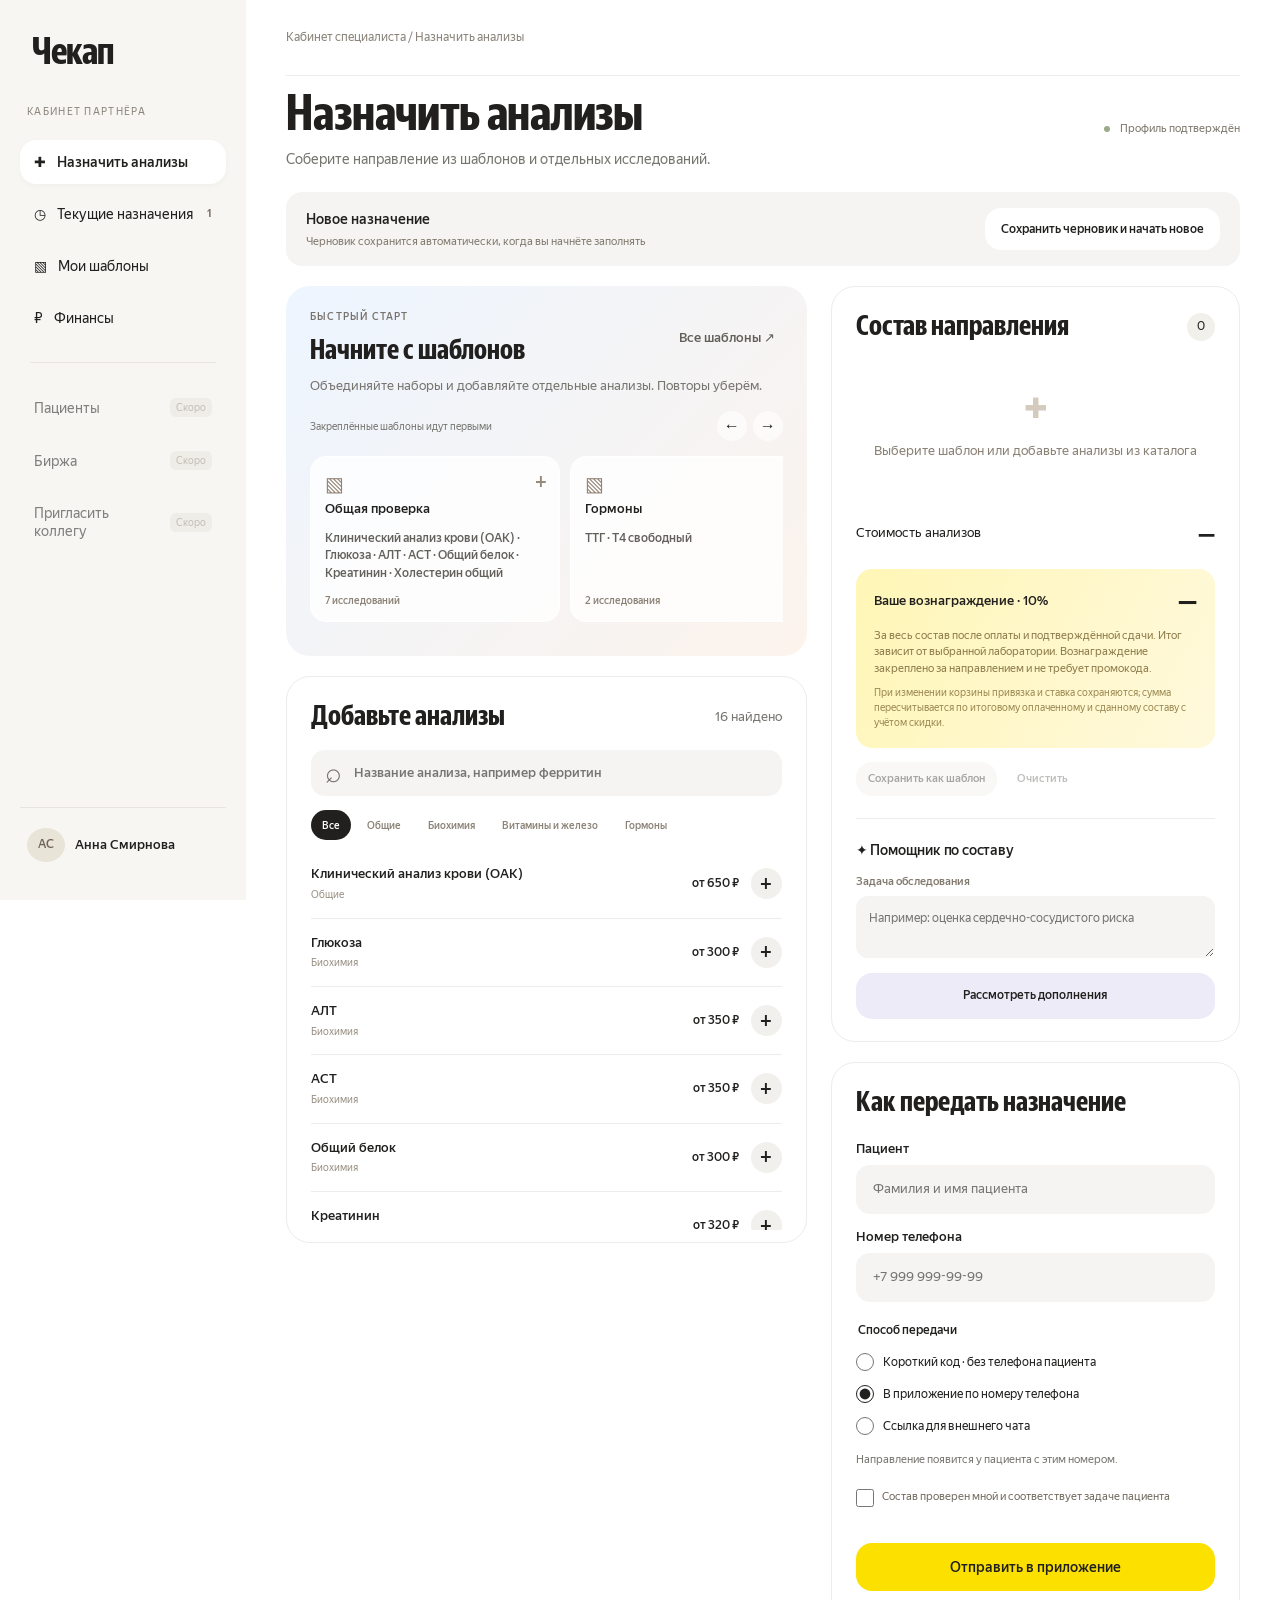
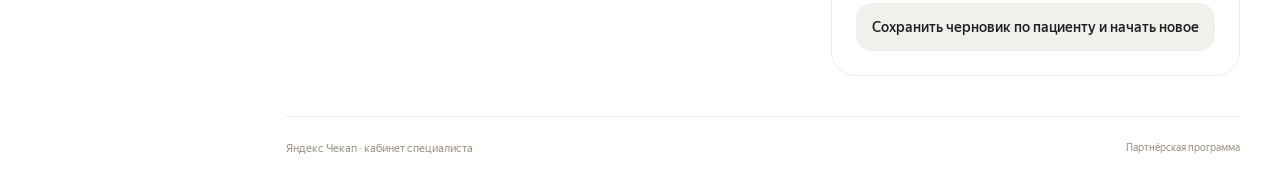
==== specialist/index.html @ 6cd4de56 "Add specialist cabinet alongside original recommendation prototype" ====
<!doctype html><html lang="ru"><head><meta charset="UTF-8"><meta name="viewport" content="width=device-width,initial-scale=1"><title>Яндекс Чекап — кабинет специалиста</title><meta name="description" content="Шаблоны назначений, направления пациентам и финансы специалиста."><style>:root{--bg:#f5f4f2;--ink:#21201f;--muted:#777572;--line:#e7e5e2;--green:#21201f;--lime:#fce000}*{box-sizing:border-box}body{margin:0;background:var(--bg);color:var(--ink);font:15px/1.6 -apple-system,BlinkMacSystemFont,'Segoe UI',sans-serif}button,input,select{font:inherit}button,a,input,select{outline-offset:4px}button{cursor:pointer;border:1px solid var(--line);background:white;color:var(--ink);border-radius:8px;padding:10px 16px}button:hover{border-color:var(--green);background:#f5f4f2}button:disabled{opacity:.45;cursor:default}a{color:var(--green)}aside{position:fixed;width:240px;inset:0 auto 0 0;background:#fff;border-right:1px solid var(--line);padding:32px 22px;display:flex;flex-direction:column}.brand{display:flex;align-items:center;gap:9px;text-decoration:none;font-size:32px;font-weight:700;letter-spacing:-1px;color:var(--green)}.brand>span{color:var(--ink)}.dot{color:#f46e42}.workspace{font-size:10px;letter-spacing:1.3px;color:var(--muted);margin:45px 7px 25px}.workspace strong{font-size:13px;letter-spacing:0;color:var(--ink)}nav{display:grid;gap:7px}nav button{text-align:left;border:none;background:none;padding:13px 10px;font-size:13px}nav button.active{background:#fce000;color:var(--green);font-weight:650}nav i{font-size:8px;margin-left:3px;font-style:normal}.sidefoot{margin-top:auto;font-size:11px;color:var(--muted)}.sidefoot small{display:block;margin:10px 0 0 12px}.live{display:inline-block;width:6px;height:6px;background:#fce000;border-radius:50%;margin-right:5px}main{margin-left:240px;max-width:1600px;padding:0 48px}header{height:87px;border-bottom:1px solid var(--line);display:flex;align-items:center;justify-content:space-between;font-size:12px;color:var(--muted)}.badge{font-size:10px;letter-spacing:.7px;border:1px solid var(--line);padding:7px 11px;border-radius:5px;background:#fff}.badge b{margin-left:14px;color:var(--green)}.page{display:none;padding:48px 0}.page.active{display:block}.eyebrow{font-size:10px;letter-spacing:2px;font-weight:700;color:var(--green);margin-bottom:20px}h1{font-size:clamp(36px,4.2vw,65px);line-height:1.12;font-weight:550;letter-spacing:-2.6px;margin:15px 0 24px}h1 em{font-family:Georgia,serif;font-weight:400;color:var(--green)}h2{font-size:24px;line-height:1.25;letter-spacing:-.6px;font-weight:550}h3{font-size:18px;line-height:1.35;font-weight:600}p{margin:12px 0}.lead{max-width:650px;font-size:17px;color:var(--muted);line-height:1.7}.hero{display:grid;grid-template-columns:1.1fr 1fr;gap:35px;align-items:center}.actions{display:flex;gap:12px;flex-wrap:wrap;margin:30px 0}.primary{background:var(--green);border-color:var(--green);color:white}.primary:hover{background:#e8cf00;color:white}.heroart{height:390px;background:#f5f4f2;border-radius:12px;position:relative;overflow:hidden}.art-label{position:absolute;top:20px;left:23px;font-size:9px;letter-spacing:2px;color:#777572}.orbit{width:310px;height:310px;border:1px solid #d8d2dc;border-radius:50%;position:absolute;left:80px;top:50px}.o2{left:-40px;top:120px}.flowcard{position:absolute;background:#fff;border:1px solid #e7e5e2;border-radius:9px;padding:17px 20px;width:238px;box-shadow:0 12px 25px #21201f0c}.flowcard span{display:block;font-size:9px;letter-spacing:1px;color:var(--muted)}.flowcard strong{display:block;font-size:17px;margin:7px 0}.flowcard small{font-size:11px;color:var(--muted)}.f1{left:24px;top:65px;transform:rotate(-4deg)}.f2{right:20px;top:167px;transform:rotate(3deg)}.f3{left:40px;top:260px;background:var(--green);color:white;width:215px}.f3 span,.f3 small{color:#777572}.f3 strong{font-size:27px}.art-note{position:absolute;bottom:7px;right:12px;font-size:8px;color:#777572}.thesis{margin:45px 0 30px;border-top:1px solid var(--line);border-bottom:1px solid var(--line);padding:22px 0;display:grid;grid-template-columns:170px 1fr;gap:25px}.thesis>span{font-size:10px;letter-spacing:1.5px;color:var(--muted);padding-top:15px}.thesis p{font-size:22px;line-height:1.45;margin:5px 0;max-width:800px}.grid3,.stats{display:grid;grid-template-columns:repeat(3,1fr);gap:18px;margin:25px 0}.grid3 article,.stats article{border:1px solid var(--line);border-radius:10px;background:white;padding:24px}.grid3 p{font-size:14px;color:var(--muted)}.number{font-size:12px;color:var(--green)}.callout{background:#f5f4f2;border:1px solid #e7e5e2;border-radius:9px;padding:22px 25px;margin:26px 0}.callout p{font-size:14px;margin:6px 0}.amber{background:#fff8d5;border-color:#f2e9b2}.compact{font-size:12px;padding:13px 18px}.sectiontitle{display:flex;align-items:center;justify-content:space-between;gap:15px;margin-top:40px}.sectiontitle span{font-size:11px;color:var(--muted)}.calculator{display:grid;grid-template-columns:1fr 1fr;border:1px solid var(--line);border-radius:12px;overflow:hidden;background:white}.calculator>div{padding:30px}label{display:block;font-size:12px;font-weight:600;margin:15px 0 6px}input[type=number],select{width:100%;padding:10px;border:1px solid var(--line);border-radius:6px;background:white;color:var(--ink)}input[type=range]{width:100%;accent-color:var(--green)}.calcresult{background:#302f2d;color:white;display:flex;flex-direction:column;justify-content:center}.calcresult>span{font-size:10px;letter-spacing:1px}.calcresult>strong{font-size:65px;line-height:1.4;letter-spacing:-2px}.calcresult p,.calcresult small{color:#dad8d5}.calcresult h3{font-size:28px;margin:0}.muted{color:var(--muted);font-size:12px}.filters{display:flex;gap:8px;margin:25px 0}.selected{background:var(--green);color:white}.feature{background:white;border:1px solid var(--line);border-radius:10px;margin:14px 0;padding:24px}.feature summary{cursor:pointer;display:flex;align-items:center;gap:17px;list-style:none}.feature summary h3{margin:0;flex:1}.feature summary:after{content:'+';font-size:25px;color:var(--green)}.feature[open] summary:after{content:'−'}.rank{font:25px Georgia,serif;color:#f46e42}.tag{font-size:10px;background:#f5f4f2;padding:4px 7px;color:var(--green);border-radius:4px;white-space:nowrap}.featurebody{margin:18px 0 0 47px;max-width:850px}.featurebody p{font-size:14px}.featurebody b{font-weight:600}.demohead{display:flex;justify-content:space-between;align-items:center;gap:15px}.demohead h1{font-size:43px}.stats small,.stats span{display:block;color:var(--muted);font-size:11px}.stats strong{font-size:36px;font-weight:550}.demogrid{display:grid;grid-template-columns:1.1fr 1fr;gap:25px}.composer,.patient{border:1px solid var(--line);border-radius:12px;background:white;padding:27px}.patient{background:#f5f4f2;display:flex;flex-direction:column}.patientlogo{font-size:22px;color:var(--green);font-weight:600;border-bottom:1px solid #e7e5e2;padding-bottom:20px}.patientlogo span{font-size:11px;font-weight:400}.patient h2{font-size:30px}.patient p{font-size:13px}.patient small{font-size:10px;color:var(--muted);display:block;margin:12px 0}.patientbottom{margin-top:auto}.patientbottom button{width:100%;background:var(--green);color:white}.catalogrow{display:flex;align-items:center;gap:10px;padding:15px 0;border-bottom:1px solid var(--line);font-weight:400;font-size:13px}.catalogrow strong{margin-left:auto;white-space:nowrap;font-size:12px}.catalogrow input,.check input{accent-color:var(--green)}.ordertotal{display:flex;justify-content:space-between;padding:16px 0}.check{display:flex;gap:8px;align-items:flex-start;font-weight:400;font-size:11px}.full{width:100%;margin-top:16px}#formerror{color:#a0492e;font-size:12px}.patientitem{display:flex;justify-content:space-between;border-bottom:1px solid #e7e5e2;padding:12px 0;font-size:13px}.tablewrap{overflow-x:auto;margin:20px 0;border:1px solid var(--line);border-radius:8px}table{width:100%;border-collapse:collapse;background:white;font-size:12px;text-align:left}th{background:#f5f4f2;color:var(--muted);font-size:10px;letter-spacing:.3px}th,td{padding:16px;border-bottom:1px solid var(--line);vertical-align:top}td button{font-size:10px;padding:5px 8px;margin:2px}.state{display:inline-block;border-radius:4px;padding:4px 7px;background:#f5f4f2;font-size:10px;white-space:nowrap}.state.done{background:#fff7bc;color:var(--green)}.source{padding:20px 0;border-bottom:1px solid var(--line);display:grid;grid-template-columns:35px 1fr;gap:10px}.source a{font-size:15px;font-weight:600;text-decoration:none}.source p{font-size:13px;max-width:860px;color:var(--muted);margin:6px 0}.timeline{border-left:1px solid #ddd9d3;margin:35px 0;padding-left:30px}.timeline article{position:relative;margin:30px 0}.timeline article:before{content:'';position:absolute;left:-36px;top:8px;background:var(--green);width:11px;height:11px;border-radius:50%}.timeline span{font-size:10px;color:var(--green);letter-spacing:1px}footer{padding:25px 0;border-top:1px solid var(--line);color:var(--muted);font-size:10px;display:flex;justify-content:space-between;gap:10px}#toast{display:none;position:fixed;bottom:25px;left:50%;transform:translateX(-50%);background:#302f2d;color:white;border-radius:8px;padding:14px 25px;box-shadow:0 8px 40px #0002;z-index:10;max-width:90vw}#patientprice{font-size:25px;font-weight:600}@media(min-width:1500px){main{padding:0 65px}.heroart{height:430px}.f2{top:180px}.f3{top:290px}}@media(max-width:1100px){aside{width:200px;padding:25px 15px}main{margin-left:200px;padding:0 28px}.hero{grid-template-columns:1fr}.heroart{height:365px;max-width:600px}.grid3{grid-template-columns:1fr}.demohead{display:block}.demogrid{grid-template-columns:1fr}h1{font-size:48px}}@media(max-width:700px){aside{position:static;width:auto;padding:16px}.brand{font-size:25px}.workspace,.sidefoot{display:none}nav{display:flex;overflow-x:auto;margin-top:15px}nav button{white-space:nowrap;padding:8px 10px;font-size:11px}main{margin:0;padding:0 18px}header{height:55px;font-size:10px}.badge{font-size:8px}.page{padding:30px 0}h1{font-size:38px;letter-spacing:-1.5px}.lead{font-size:15px}.heroart{height:370px}.flowcard{width:215px}.f2{right:12px}.f3{left:20px}.thesis{grid-template-columns:1fr;gap:5px}.thesis p{font-size:19px}.thesis>span{padding:0}.calculator{grid-template-columns:1fr}.stats{gap:7px}.stats article{padding:12px}.stats strong{font-size:26px}.feature{padding:16px}.feature summary{gap:10px}.feature summary h3{font-size:15px}.featurebody{margin-left:0}.rank{font-size:20px}.filters{flex-wrap:wrap}.demohead h1{font-size:33px}.sectiontitle{align-items:flex-start}.sectiontitle h2{font-size:21px}.sectiontitle span{max-width:100px}footer{flex-direction:column}.composer,.patient{padding:20px}}
/* Brand tokens from Figma MVP: 3729:132106, 3729:132552. */
@font-face{font-family:'YS Text';src:url("[data-uri]") format('truetype');font-style:normal;font-weight:400;font-display:swap}
@font-face{font-family:'YS Text';src:url("[data-uri]") format('truetype');font-style:normal;font-weight:500 600;font-display:swap}
@font-face{font-family:'YS Text';src:url("[data-uri]") format('truetype');font-style:normal;font-weight:700 900;font-display:swap}
@font-face{font-family:'YS Display Cond';src:url("[data-uri]") format('truetype');font-style:normal;font-weight:700 900;font-display:swap}
:root{--control-main:#fce000;--control-minor:#eee;--background-minor:#f5f4f2;--text-minor:rgba(33,32,31,.5);--accent:#f46e42;--radius-card:24px;--radius-control:16px;--gradient:linear-gradient(135deg,#dce9f4 0%,#f3d9dc 55%,#f9b8a3 100%)}
body{font-family:'YS Text',Arial,sans-serif;background:#fff;color:var(--ink);font-feature-settings:'lnum' 1,'pnum' 1}
main{padding:0 48px}aside{background:var(--background-minor);border:0;padding:32px 18px}.brand{font-family:'YS Display Cond',Arial,sans-serif;font-weight:900;font-size:38px;gap:10px;letter-spacing:-1px}.brandmark{display:block;width:32px;height:32px;flex-shrink:0;border-radius:50%;border:2px solid white;background:radial-gradient(circle,#f46e42 0%,#e5886d 25%,#c6bcc4 55%,#b6d6ef 80%);box-shadow:0 2px 5px #0002}.dot{color:var(--accent)}.workspace{margin-top:40px;letter-spacing:1px}.workspace strong{font-weight:500}.sidefoot{color:#777572}.live{background:var(--control-main);box-shadow:0 0 0 3px white}
nav button{border-radius:16px;padding:14px 12px;display:flex;align-items:center;gap:10px;font-size:13px}nav button.active{background:var(--control-main);font-weight:500;color:var(--ink)}nav button:hover{background:#eae8e4}nav button.active:hover{background:#f2d900}nav i{font-size:8px;background:rgba(33,32,31,.08);padding:2px 4px;border-radius:4px;margin-left:auto}.navicon{display:inline-flex;width:18px;justify-content:center;font-size:18px;font-family:'YS Text',sans-serif;font-weight:400}
header{height:88px;border-bottom-color:#eee}.badge{background:var(--background-minor);border:0;border-radius:100px;padding:9px 14px;color:#777572;font-weight:400}.badge b{color:var(--ink)}.eyebrow{color:#777572;letter-spacing:1.7px;font-weight:500}
h1,h2,h3,.calcresult>strong,.stats strong,.rank,.flowcard strong{font-family:'YS Display Cond',Impact,'Arial Narrow',sans-serif;font-weight:900;font-style:normal}h1{font-size:clamp(44px,4.8vw,72px);line-height:1;letter-spacing:-1.1px}h1 em{font-family:inherit;font-weight:900;font-style:normal;color:var(--accent)}h2{font-size:30px;letter-spacing:-.3px}h3{font-size:24px;letter-spacing:-.2px}.lead{font-size:16px;line-height:1.55;color:#777572}.hero{grid-template-columns:1.05fr 1fr;gap:40px}.actions{margin-top:28px;gap:10px}button{border:0;border-radius:var(--radius-control);padding:14px 18px;background:var(--background-minor);font-weight:500;line-height:1.3;transition:background .15s,transform .15s}button:hover{background:#eae8e4}button:active{transform:translateY(1px)}button.primary{background:var(--control-main);color:var(--ink);border:0}button.primary:hover{background:#efd500}button:focus-visible,a:focus-visible{outline:2px solid #21201f;outline-offset:4px}.heroart{border-radius:32px;background:radial-gradient(ellipse at 85% 85%,#f9b8a3 0%,transparent 60%),radial-gradient(ellipse at 10% 25%,#b6d6ef 0%,#f4e9ef 65%,#f9ded5 100%);height:410px}.orbit{border-color:#ffffff70;width:350px;height:350px;left:65px;top:65px}.o2{left:-100px;top:110px;width:450px;height:450px}.art-label{color:#655e60}.flowcard{border:0;background:#ffffffdc;border-radius:24px;box-shadow:0 4px 20px #00000012;padding:19px 21px;width:250px}.flowcard span{color:#777572;font-size:9px}.flowcard strong{font-size:25px;line-height:1.05;letter-spacing:0;max-width:190px}.flowcard small{color:#777572;font-size:11px;display:block;line-height:1.3}.f1{top:65px;left:24px;transform:rotate(-4deg)}.f2{top:170px;right:20px;transform:rotate(3deg)}.f3{top:285px;left:30px;background:#302f2d;color:white;width:220px}.f3 strong{font-size:40px;color:var(--control-main);margin:8px 0}.f3 span,.f3 small{color:#d2cfcb}.art-note{font-size:8px;bottom:10px;right:15px;color:#5e5855;max-width:155px;text-align:right;line-height:1.3}
.thesis{border:0;background:var(--background-minor);border-radius:24px;padding:26px 28px;margin:40px 0 24px;grid-template-columns:145px 1fr;gap:20px}.thesis>span{color:#777572;padding-top:7px}.thesis p{font-size:20px;line-height:1.45}.thesis strong{font-weight:500}.grid3 article,.stats article{border:0;border-radius:24px;background:var(--background-minor);padding:26px}.number{font-family:'YS Display Cond',sans-serif;font-size:24px;color:var(--accent)}.grid3 h3{margin:15px 0 8px}.grid3 p{color:#777572;line-height:1.55}.callout{border:0;border-radius:24px;background:var(--background-minor);padding:24px 28px}.callout strong{font-weight:500}.callout p{line-height:1.55}.callout.amber{background:#fff8d5}.compact{padding:15px 20px;font-size:12px}.sectiontitle h2{margin-bottom:15px}.calculator{border:0;border-radius:24px;background:var(--background-minor);gap:8px}.calculator>div{padding:32px}.calculator>div:first-child{padding-top:16px}label{font-size:13px;font-weight:500}input[type=number],select{border:0;border-radius:16px;background:#eee;padding:15px 16px;font-size:15px;min-height:52px}input[type=number]{background:white}input[type=range]{accent-color:var(--ink)}.calcresult{border-radius:24px;background:var(--gradient);color:var(--ink)}.calcresult p,.calcresult small{color:#5f5a58}.calcresult>span{color:#5f5a58}.calcresult>strong{font-size:80px;letter-spacing:-1px}.calcresult h3{font-size:40px}.calcresult small{margin-top:12px;line-height:1.5}.muted{color:#777572;line-height:1.55}.filters{gap:8px}.filters button{border-radius:100px;font-size:13px;padding:11px 18px}.filters .selected{background:var(--ink);color:white}.filters .selected:hover{background:#44413e}.feature{border:0;background:var(--background-minor);border-radius:24px;padding:25px 28px;margin:12px 0}.feature summary h3{font-size:25px}.feature summary:after{background:#fff;width:32px;height:32px;text-align:center;line-height:32px;border-radius:50%;font-size:24px;font-family:'YS Text',sans-serif;font-weight:400}.featurebody{margin-left:48px}.rank{font-size:30px;color:var(--accent);min-width:30px}.tag{background:#eae8e4;color:#5c5a57;font-size:10px;line-height:1.5;padding:5px 8px;border-radius:8px;font-family:'YS Text',sans-serif;font-weight:400}.feature .tag{background:white}.featurebody p{line-height:1.6}.featurebody b{font-weight:500}
.demohead h1{font-size:52px}.stats strong{font-size:44px}.stats article:nth-child(3){background:var(--gradient)}.stats article:nth-child(3) span,.stats article:nth-child(3) small{color:#625a59}.composer,.patient{border:0;border-radius:24px;background:var(--background-minor);padding:28px}.composer h2{margin-top:0}.composer select{background:#eae8e4}.patient{background:linear-gradient(155deg,#e5edf5,#f2e4e9 65%,#f9d5c8)}.patientlogo{font-family:'YS Display Cond',sans-serif;font-size:28px;color:var(--ink);font-weight:900;border-color:#d9d5d6;display:flex;align-items:center;gap:7px}.patientlogo .brandmark{width:24px;height:24px;flex-shrink:0}.patientlogo span:last-child{font-family:'YS Text',sans-serif;font-weight:400;font-size:11px}.patient h2{font-size:35px;line-height:1.05}.patient p{line-height:1.55}.patientitem{border-color:#d9d5d6}.patientbottom button{background:var(--control-main);color:var(--ink)}.patientbottom button:hover{background:#efd500}.catalogrow{border-color:#e2dfdb;gap:12px;padding:16px 0;font-size:14px}.catalogrow input,.check input{accent-color:var(--ink);width:18px;height:18px;flex-shrink:0}.check{line-height:1.45;gap:9px}.ordertotal{padding-top:20px;font-size:14px}.ordertotal strong{font-weight:500}#patientprice{font-family:'YS Display Cond',sans-serif;font-size:34px;font-weight:900}.tablewrap{border:0;border-radius:20px;background:var(--background-minor)}table{background:var(--background-minor);font-size:12px}th{background:#eeece9;font-weight:500;font-size:11px;color:#777572}td,th{padding:17px 16px;border-color:#e6e3df}td button{background:#fff;border-radius:10px;padding:8px 10px}td button:hover{background:var(--control-main)}.state{background:#e7e5e1;color:#5c5a57;border-radius:8px;padding:5px 8px}.state.done{background:var(--control-main);color:var(--ink)}.source{border-bottom-color:#eee;gap:14px;grid-template-columns:36px 1fr}.source .number{font-size:23px;color:#777572}.source a{font-weight:500;color:var(--ink);text-decoration:underline;text-decoration-color:#d4d0cb;text-underline-offset:4px}.source a:hover{color:#b84721}.timeline{border-left-color:#e5e1dc}.timeline article:before{background:var(--control-main);border:2px solid #21201f}.timeline span{color:#777572}.timeline h3{font-size:27px;margin:10px 0}.timeline p{line-height:1.6;max-width:850px}footer{border-color:#eee}#toast{border-radius:16px;background:#302f2d}
@media(min-width:1500px){main{padding:0 65px}.heroart{height:430px}.f2{top:180px}.f3{top:300px}}
@media(max-width:1100px){main{padding:0 28px}.hero{grid-template-columns:1fr}.heroart{height:410px;max-width:650px}.hero h1{font-size:64px}.grid3{grid-template-columns:1fr}.thesis{grid-template-columns:120px 1fr}.demohead h1{font-size:46px}}
@media(max-width:700px){aside{padding:16px;background:#fff}.brand{font-size:31px}.brandmark{width:27px;height:27px}nav{gap:7px;margin-top:17px}nav button{border-radius:100px;padding:10px 14px;background:var(--background-minor);font-size:12px;gap:6px}.navicon{font-size:16px;width:16px}main{padding:0 16px}header{height:55px}h1,.hero h1{font-size:46px;letter-spacing:-.5px;line-height:1.02}.hero{gap:20px}.heroart{height:390px;border-radius:24px}.flowcard{width:235px}.flowcard strong{font-size:24px}.f1{left:16px;top:48px}.f2{right:15px;top:154px}.f3{left:20px;top:260px;width:210px}.f3 strong{font-size:37px}.art-note{max-width:120px;right:12px;bottom:8px;font-size:8px}.thesis{grid-template-columns:1fr;padding:22px;gap:8px}.thesis p{font-size:18px}.grid3 article{padding:24px}.calculator>div{padding:25px}.calcresult>strong{font-size:68px}.stats article{border-radius:18px;padding:14px 12px}.stats strong{font-size:32px}.stats small,.stats span{font-size:10px}.feature{padding:20px}.feature summary h3{font-size:22px}.featurebody{margin-left:0}.feature summary:after{min-width:26px;width:26px;height:26px;line-height:26px;font-size:21px}.rank{font-size:26px;min-width:25px}.feature summary{gap:8px}.demohead h1{font-size:42px}.composer,.patient{padding:23px}.sectiontitle h2{font-size:28px}.callout{padding:22px}.compact{padding:16px 20px}.filters{gap:6px}.filters button{font-size:12px;padding:10px 14px}.source a{font-size:14px}}

.brand{font-size:31px;letter-spacing:-.6px;gap:8px}.brand>span:last-child{white-space:nowrap}.patientlogo{flex-wrap:wrap}.patientlogo span:last-child{white-space:nowrap}@media(max-width:1100px) and (min-width:701px){.brand{font-size:25px;gap:6px}.brandmark{width:25px;height:25px}}@media(max-width:700px){.brand{font-size:31px}}
.partnergrid,.referralgrid{display:grid;grid-template-columns:1.1fr 1fr;gap:24px;margin:26px 0}.promocard,.settlement{padding:28px;border-radius:24px;background:var(--background-minor)}.promocard{background:var(--gradient)}.promocard h2{font-size:35px;margin:18px 0}.promocard p,.settlement p{font-size:13px;line-height:1.6}.settlement h2{margin-top:16px}.settlement select{background:#e9e7e3;font-size:13px}.promocode{background:#ffffffaa;border-radius:16px;padding:14px 16px;display:flex;align-items:center;justify-content:space-between;gap:12px;margin:20px 0}.promocode strong{font-size:22px;letter-spacing:.5px}.promocode button{font-size:11px;background:#302f2d;color:white;border-radius:100px;white-space:nowrap}.promocard>button{background:#302f2d;color:white;font-size:12px}.walletline{display:flex;gap:22px;flex-wrap:wrap;background:#302f2d;color:#eee;border-radius:20px;padding:20px 24px;font-size:12px}.walletline b{color:#fce000;font-weight:500}.inlinecontrol{display:flex;gap:8px}.inlinecontrol input{min-width:0;flex:1;width:100%;border:0;background:#ffffff90;border-radius:16px;padding:13px 16px;font:inherit;font-size:14px}.inlinecontrol button{font-size:12px;background:#fff}.aibox{margin:24px -8px 18px;padding:20px;border:1px solid #ddd7d1;border-radius:20px;background:linear-gradient(130deg,#e5edf588,#f8e4de88)}.aibox .sectiontitle{margin:0;align-items:center;gap:7px}.aibox h3{font-size:24px;margin:0}.aibox select{font-size:12px;min-height:48px;background:#fff}.aibox>button{background:#302f2d;color:#fff;font-size:13px}.aibox>button:hover{background:#4c4946}#aiResults p{font-size:12px;line-height:1.6}.aisuggestion{background:#ffffffaa;padding:16px;border-radius:16px;margin:10px 0}.aisuggestion>b{font-size:13px}.aisuggestion button{font-size:11px;background:#fce000;padding:10px 12px}.refamount{font-family:'YS Display Cond',sans-serif;font-size:52px;line-height:1.2;font-weight:900}.refrow{border-top:1px solid #ffffff99;padding:18px 0 8px}.refrow b{font-size:13px}.refrow button{font-size:11px;background:#fff}.bioniqcard{padding:28px;border-radius:24px;background:var(--gradient);margin:28px 0}.bioniqcard .grid3 article{background:#ffffffaa}.bioniqcard .grid3 h3{margin-top:0}.bioniqcard>p{font-size:13px}.competitors{min-width:850px}.competitors th:first-child{width:13%}.competitors td{width:29%;font-size:12px;line-height:1.6}#patientprice del{font-family:'YS Text',sans-serif;font-size:16px;font-weight:400;color:#777572;margin-right:8px}.tablewrap small{font-size:10px;line-height:1.6;display:inline-block;margin-top:5px}#copyFallback{word-break:break-word;background:#fff;padding:12px;border-radius:12px}.newfeatures{margin-top:40px}#partners .grid3 article .tag{white-space:normal;display:inline-block}.promocard .tag{background:#ffffff88}nav{gap:5px}nav button{padding-top:12px;padding-bottom:12px}@media(max-width:1100px){.partnergrid,.referralgrid{grid-template-columns:1fr}}@media(max-width:700px){.promocard,.settlement,.bioniqcard{padding:22px}.promocode{padding:12px;gap:8px;flex-wrap:wrap}.promocode strong{font-size:21px}.promocode button{font-size:10px}.walletline{gap:10px;flex-direction:column}.aibox{margin:24px 0 18px;padding:16px}.aibox .tag{font-size:8px}.aibox h3{font-size:22px}.inlinecontrol button{padding:12px}.promocard h2{font-size:32px}}
.patientbottom .inlinecontrol button{width:auto;flex:0 0 auto;background:#fff;color:var(--ink)}.patientbottom .inlinecontrol input{width:0;flex:1 1 0;min-width:0}
.cabinetnav{display:flex;gap:6px;padding:6px;background:#f5f4f2;border-radius:20px;margin:28px 0;overflow-x:auto}.cabinetnav [role=tab]{border-radius:15px;background:transparent;padding:14px 20px;white-space:nowrap;display:flex;gap:10px;align-items:center;font-size:14px}.cabinetnav [role=tab][aria-selected=true]{background:#fce000;color:#21201f}.cabinetnav button span{font-size:9px;background:#21201f0b;border-radius:100px;padding:4px 7px;font-weight:400}.cabinetnav button:hover{background:#eae8e4}.cabinetpanel[hidden]{display:none!important}.futureintro{padding:26px 30px;border-radius:24px;background:var(--gradient);display:flex;align-items:center;justify-content:space-between;gap:25px}.futureintro h2{font-size:38px;margin:16px 0 12px}.futureintro p{font-size:14px;max-width:700px;line-height:1.6}.futureintro .tag{background:#ffffff99}.futureicon{font-size:70px;font-family:'YS Text',sans-serif;font-weight:400;color:#21201f;margin:0 18px}.patientsworkspace{display:grid;grid-template-columns:280px minmax(0,1fr);gap:24px;align-items:start}.patientdirectory{padding:20px;background:#f5f4f2;border-radius:24px}.patientdirectory label{margin:0 0 12px}.patientdirectory input{font:inherit;font-size:13px;border:0;background:#fff;border-radius:14px;width:100%;min-width:0;padding:14px;margin-bottom:14px}.patientchoice{display:flex;gap:10px;width:100%;align-items:center;text-align:left;padding:16px 10px;border-radius:16px;background:transparent;margin:5px 0}.patientchoice.chosen{background:#fff;box-shadow:0 2px 6px #21201f05}.patientchoice>span:nth-child(2){flex:1;min-width:0}.patientchoice b{font-size:12px;font-weight:500}.patientchoice small{display:block;font-size:10px;line-height:1.45;color:#777572;margin-top:5px}.patientavatar{width:35px;height:35px;flex:0 0 auto;border-radius:50%;background:var(--gradient);display:inline-flex;align-items:center;justify-content:center;font-weight:500;font-size:13px}.patientavatar.large{width:58px;height:58px;font-size:23px}.accessdot{width:6px;height:6px;flex:0 0 auto;border-radius:50%;background:#21201f}.accessdot.locked{background:#b5b1ad}.patientprofile,.patientlocked{padding:28px;background:#f5f4f2;border-radius:24px}.profilehead{display:flex;justify-content:space-between;align-items:center;gap:15px}.profilehead .tag{font-size:9px;background:white;display:inline-block;white-space:normal}.profilehead h2{font-size:32px;margin:14px 0 6px}.profilehead p{margin:6px 0}.markercontrols{display:flex;justify-content:space-between;align-items:center;gap:20px;margin:22px 0}.markercontrols label{margin:0;width:200px;max-width:50%}.markercontrols select{margin-top:7px;min-height:46px;background:white;font-size:13px}.markercontrols .tag{background:#eae7e3;white-space:normal;text-align:right}.markerheadline{display:flex;align-items:center;justify-content:space-between;gap:15px}.markerheadline>div:first-child>span{font-size:13px;color:#777572}.markerheadline strong{font-family:'YS Display Cond',sans-serif;font-size:55px;font-weight:900;display:block;line-height:1.15}.markerheadline strong small{font-family:'YS Text',sans-serif;font-size:13px;font-weight:400;margin-left:10px;color:#777572}.markerdelta{background:#e8e6e0;padding:12px 16px;border-radius:16px;min-width:135px}.markerdelta.signal{background:#f8dfd1}.markerdelta b{display:block;font-size:17px;font-weight:500}.markerdelta small{display:block;font-size:10px;line-height:1.5;color:#6a615a;margin-top:6px}.biomarkerchart{display:block;width:100%;height:auto;margin-top:18px;overflow:visible}.chartminor{fill:#777572;font-size:11px;font-family:'YS Text',sans-serif}.chartvalue{fill:#21201f;font-size:13px;font-weight:500;font-family:'YS Text',sans-serif}.patientprofile>.tablewrap{background:#fff;margin-top:18px}.patientprofile table{background:#fff}.patientprofile th{background:#eeece9}.patientprofile td{padding:12px 16px}.patientai{padding:23px;border-radius:20px;background:linear-gradient(140deg,#dce9f4aa,#f9b8a35c);margin-top:22px}.patientai .sectiontitle{margin:0;align-items:center}.patientai h3{margin:0;font-size:25px}.patientai p{font-size:12px;line-height:1.6}.patientai>button{background:#302f2d;color:white;font-size:12px}.signalitem{border-top:1px solid #ffffffa8;padding-top:20px;margin-top:20px}.signalitem>span{font-size:9px;letter-spacing:.8px;color:#777572}.signalitem h4{font-family:'YS Text',sans-serif;font-weight:500;font-size:14px;margin:10px 0 6px;line-height:1.45}.candidateactions{display:flex;gap:7px;flex-wrap:wrap}.candidateactions button{background:white;font-size:11px;padding:10px 12px}.candidateactions button:disabled{opacity:.65;background:#ffffff66}.draftbox{padding:20px 0 0}.draftbox h3{margin:10px 0}.draftbox>button{font-size:12px;margin-top:15px}.draftchip{display:inline-flex;align-items:center;gap:6px;background:#fff;padding:6px 6px 6px 12px;border-radius:100px;font-size:11px;margin:4px 4px 4px 0}.draftchip button{padding:0;width:25px;height:25px;border-radius:50%;font-size:16px;background:#eee}.patientlocked{text-align:center;padding:65px 35px;min-height:420px;display:flex;flex-direction:column;align-items:center;justify-content:center}.patientlocked p{font-size:14px;max-width:450px}.patientlocked button{background:#302f2d;color:#fff;font-size:12px;margin-top:15px}.locksymbol{font-size:50px;color:#9c9690;margin-bottom:20px}.exchangebar{display:flex;align-items:center;justify-content:space-between;gap:20px;margin:25px 0}.exchangebar label{margin:0;max-width:300px;width:100%}.exchangebar select{margin-top:7px;background:#f5f4f2;font-size:13px}.exchangebar>span{max-width:350px;text-align:right;font-size:11px}.exchangeworkspace{display:grid;grid-template-columns:minmax(260px,.9fr) minmax(0,1.2fr);gap:24px;align-items:start}.requestcard{display:block;width:100%;padding:24px;border-radius:24px;background:#f5f4f2;text-align:left;margin:0 0 14px;border:2px solid transparent}.requestcard.selectedrequest{border-color:#21201f;background:linear-gradient(140deg,#e8edf3,#f4e2dd)}.requesttop{display:flex;justify-content:space-between;gap:10px;align-items:center}.requesttop .tag{font-size:9px;background:#fff}.requesttop .state{font-size:9px;white-space:normal;text-align:right;max-width:130px}.requestcard h3{font-size:26px;margin:18px 0 8px}.requestcard p{font-size:12px;color:#777572;margin:8px 0 20px}.requestbottom{display:flex;align-items:center;justify-content:space-between;gap:15px}.requestbottom b{font-family:'YS Display Cond',sans-serif;font-size:27px;font-weight:900}.requestbottom small{font-size:10px;color:#777572;max-width:160px;text-align:right}.exchangedetail{background:#f5f4f2;border-radius:24px;padding:28px}.exchangedetail>h2{margin:20px 0 14px;font-size:34px}.exchangedetail>p{font-size:14px;line-height:1.65}.requestterms{display:flex;gap:30px;margin:24px 0;padding:20px 0;border-top:1px solid #e4e0da;border-bottom:1px solid #e4e0da}.requestterms>span{font-size:11px;color:#777572}.requestterms strong{display:block;font-family:'YS Display Cond',sans-serif;color:#21201f;font-size:29px;font-weight:900;margin-top:8px}.requestscope{font-size:13px;line-height:1.6}.requestscope>b{font-weight:500}.requestscope p{font-size:12px;color:#777572}.accessgate,.accessgranted{padding:22px;background:#fff;border-radius:20px;margin-top:22px}.accessgate h3,.accessgranted h3{font-size:25px;margin:0 0 10px}.accessgate p,.accessgranted p{font-size:12px;line-height:1.65}.accessgranted{background:#fff7c7}.accessgranted>b{font-size:13px;font-weight:500}.accessgranted small{font-size:10px;color:#777572;line-height:1.6;display:block}.exchangedetail>button.full{margin-top:18px}.simulation{padding:22px;border:1px dashed #c8c1b9;border-radius:20px;margin-top:22px}.simulation p{font-size:12px}.simulation button{background:#fff;font-size:11px;margin:5px 5px 0 0}.exchangedetail textarea{display:block;width:100%;font:13px/1.6 'YS Text',sans-serif;border:0;border-radius:16px;background:white;padding:17px;resize:vertical;min-height:160px}.exchangedetail label{margin-top:23px}.exchangedetail>button:not(.primary){font-size:11px;margin-top:13px;background:#fff}.exchangedetail .textbutton{background:none!important;text-decoration:underline;color:#777572;font-size:10px!important}.opinionactions{display:flex;gap:8px;flex-wrap:wrap;margin:20px 0 0}.opinionactions button{font-size:11px}.opinionactions button:not(.primary){background:#fff}.savedopinion{padding-top:17px;border-top:1px solid #e5dcad;font-size:12px;line-height:1.7;overflow-wrap:anywhere}.emptyrequests{padding:30px;text-align:center;color:#777572}.emptyrequests h3{color:#21201f}@media(max-width:1200px){.patientsworkspace{grid-template-columns:230px minmax(0,1fr)}.patientdirectory{padding:16px}.patientchoice{gap:7px;padding:14px 7px}.patientchoice .patientavatar{width:28px;height:28px;font-size:11px}.patientprofile{padding:24px}.exchangeworkspace{grid-template-columns:1fr 1.2fr}.requestcard{padding:20px}.requesttop{align-items:flex-start;flex-wrap:wrap}}
@media(max-width:1000px){.patientsworkspace{grid-template-columns:1fr}.patientdirectory{padding:20px}#patientDirectory{display:flex;gap:10px;overflow-x:auto}.patientchoice{min-width:220px;margin:0}.patientdirectory .muted{margin-bottom:0}.exchangeworkspace{grid-template-columns:1fr}.requestcard{margin-bottom:12px}.futureintro h2{font-size:35px}}
@media(max-width:700px){.cabinetnav{margin:24px 0;border-radius:18px;gap:4px}.cabinetnav [role=tab]{padding:12px 14px;font-size:12px;gap:7px}.cabinetnav button span{font-size:8px;padding:3px 6px}.futureintro{padding:24px;align-items:flex-start}.futureintro h2{font-size:32px}.futureintro p{font-size:13px}.futureicon{display:none}.patientprofile{padding:22px}.profilehead h2{font-size:30px}.patientavatar.large{width:45px;height:45px;font-size:18px}.markerheadline strong{font-size:50px}.markerdelta{padding:10px 12px;min-width:120px}.markerdelta b{font-size:15px}.patientai{padding:19px}.patientai .sectiontitle{align-items:flex-start;gap:7px}.patientai h3{font-size:23px}.patientai .tag{font-size:8px;white-space:normal;text-align:right}.markercontrols{gap:12px}.markercontrols .tag{font-size:9px;max-width:145px}.exchangebar{display:block}.exchangebar>span{display:block;max-width:none;text-align:left;margin-top:12px}.exchangedetail{padding:23px}.requesttop{flex-wrap:nowrap}.requestcard h3{font-size:25px}.requestterms{gap:24px}.exchangedetail>h2{font-size:31px}.patientdirectory{padding:20px}.patientlocked{padding:40px 24px;min-height:370px}.opinionactions{flex-direction:column}}
.productsidebar .workspace{margin:35px 7px 20px}.productsidebar .cabinetnav{display:flex;flex-direction:column;background:none;padding:0;margin:0;gap:8px;border-radius:0;overflow:visible}.productsidebar .cabinetnav [role=tab]{width:100%;white-space:normal;justify-content:space-between;gap:7px;font-size:13px;text-align:left;padding:15px 14px;min-height:52px}.productsidebar .cabinetnav [role=tab] span{margin-left:auto;font-size:8px}.productsidebar .sidefoot{width:100%;margin-top:auto}.doctorprofile{display:flex;align-items:center;gap:10px;padding:18px 8px;border-top:1px solid #e2dfda}.doctorprofile b{display:block;font-size:12px;color:#21201f;font-weight:500}.doctorprofile small{margin:3px 0 0;display:block;font-size:10px}.doctorprofile .patientavatar{width:34px;height:34px;font-size:12px}.productsidebar #resetDemo{font-size:11px;background:none;padding:10px 8px;color:#777572}.productpage{padding:35px 0}.productheading{display:flex;justify-content:space-between;gap:20px;align-items:center;margin-bottom:24px}.productheading h1{font-size:50px;letter-spacing:-.6px;margin:0 0 10px}.productheading p{font-size:14px;color:#777572;margin:0;line-height:1.6}.productstatus{font-size:10px;color:#777572;white-space:nowrap;display:flex;align-items:center;gap:5px}.demobanner{display:flex;align-items:center;gap:10px;font-size:11px;color:#777572;padding:12px 16px;border-radius:14px;background:#f5f4f2;margin:0 0 24px}.demobanner>span{border-radius:100px;background:#e9e6e0;color:#5c5a57;padding:3px 7px;font-size:9px;white-space:nowrap}.productpage .stats{margin:20px 0}.productpage .stats article{padding:22px 25px}.productpage .stats strong{font-size:38px}.productpage .composer>h2{font-size:29px}.productpage .patient h2{font-size:32px}.productpage .demogrid{gap:22px}.productpage .catalogrow{padding:13px 0;font-size:13px}.productpreferences{margin:22px 0;border:1px solid #e6e2db;border-radius:20px;padding:20px 24px}.productpreferences>summary{cursor:pointer;list-style:none;font-family:'YS Display Cond',sans-serif;font-size:25px;font-weight:900;display:flex;align-items:center;gap:15px}.productpreferences>summary:after{content:'+';margin-left:auto;font-family:'YS Text',sans-serif;font-size:22px;font-weight:400}.productpreferences[open]>summary:after{content:'−'}.productpreferences>summary small{font-family:'YS Text',sans-serif;font-size:11px;font-weight:400;color:#777572}.productpreferences #doctorReferrals>.sectiontitle{display:none}.quickpromo{display:flex;align-items:center;gap:16px;background:#fff;border:1px solid #e7e3dd;border-radius:18px;padding:15px 20px;margin:20px 0}.quickpromo>span{display:flex;flex-direction:column;gap:3px;font-size:11px;color:#777572}.quickpromo b{font-size:16px;font-weight:500;letter-spacing:.4px;color:#21201f}.quickpromo p{margin:0;flex:1;font-size:12px;color:#777572}.quickpromo button{font-size:11px;padding:10px 15px;border-radius:100px}.productai{margin-top:20px;border-radius:16px;border:1px solid #ddd7cf;overflow:hidden}.productai summary{padding:15px 17px;cursor:pointer;font-size:13px;font-weight:500;list-style:none;display:flex;justify-content:space-between;align-items:center}.productai summary:after{content:'+';font-size:20px;font-weight:400}.productai[open] summary:after{content:'−'}.productai .aibox{margin:0;border:0;border-radius:0;padding:18px}.productai .aibox h3{display:none}.productai .aibox .sectiontitle{justify-content:flex-end}.productai .aibox p{font-size:11px}.productpage .patientsworkspace{margin-top:20px}.productpage .exchangebar{margin-top:20px}.productpage .exchangedetail>h2{font-size:30px}.productpage .profilehead h2{font-size:30px}.productpage .exchangehelp p{font-size:12px}.productpage .simulation{background:#e9e6e144}.productpage #catalog{max-height:380px;overflow-y:auto}.productpage .full{padding:15px}.productpage .sectiontitle h2{font-size:29px}@media(max-width:1100px){.productheading{align-items:flex-start}.productstatus{display:none}.productheading h1{font-size:45px}.quickpromo{gap:12px}.productpage .stats article{padding:20px}.productpage .demogrid{grid-template-columns:1fr}.productsidebar .cabinetnav [role=tab]{font-size:12px;padding:14px 11px}}@media(max-width:700px){.productsidebar{padding:18px 16px 0;background:#fff}.productsidebar .workspace,.productsidebar .sidefoot{display:none}.productsidebar .cabinetnav{flex-direction:row;overflow-x:auto;margin:20px 0 0;gap:7px;padding-bottom:12px}.productsidebar .cabinetnav [role=tab]{width:auto;flex-shrink:0;white-space:nowrap;background:#f5f4f2;font-size:12px;min-height:42px;padding:12px 14px;border-radius:100px}.productsidebar .cabinetnav [role=tab][aria-selected=true]{background:#fce000}.productsidebar .cabinetnav [role=tab] span{font-size:8px}.productpage{padding:25px 0}.productheading{margin-bottom:18px}.productheading h1{font-size:39px}.productheading p{font-size:13px}.demobanner{font-size:10px;align-items:flex-start;line-height:1.55}.productpage .stats{gap:7px}.productpage .stats article{padding:14px 12px}.productpage .stats strong{font-size:30px}.productpage .stats span{font-size:9px}.quickpromo{padding:13px 15px;gap:12px;flex-wrap:wrap}.quickpromo p{font-size:11px;min-width:130px}.quickpromo button{font-size:10px}.quickpromo b{font-size:14px}.productpreferences{padding:18px}.productpreferences>summary{font-size:24px;gap:10px}.productpreferences>summary small{display:none}.productpage .composer,.productpage .patient{padding:23px}.productpage .patient h2{font-size:29px}header{height:50px}}
</style><style>/* Web B2C foundations: YS Text, YS Display Cond, #21201F, #FCE000,
   #F5F4F2, 16px controls and 24px cards, from the supplied desktop frames. */
:root{--bg:#fff;--ink:#21201f;--muted:#777570;--line:#eeece8;--minor:#f1f0ed;--yellow:#fce000;--orange:#f46e42;--blue:#edf5ff}
body{font-family:YSText,'Arial',sans-serif;font-size:15px;line-height:1.45;background:#fff;color:var(--ink)}
@font-face{font-family:YSText;src:url("[data-uri]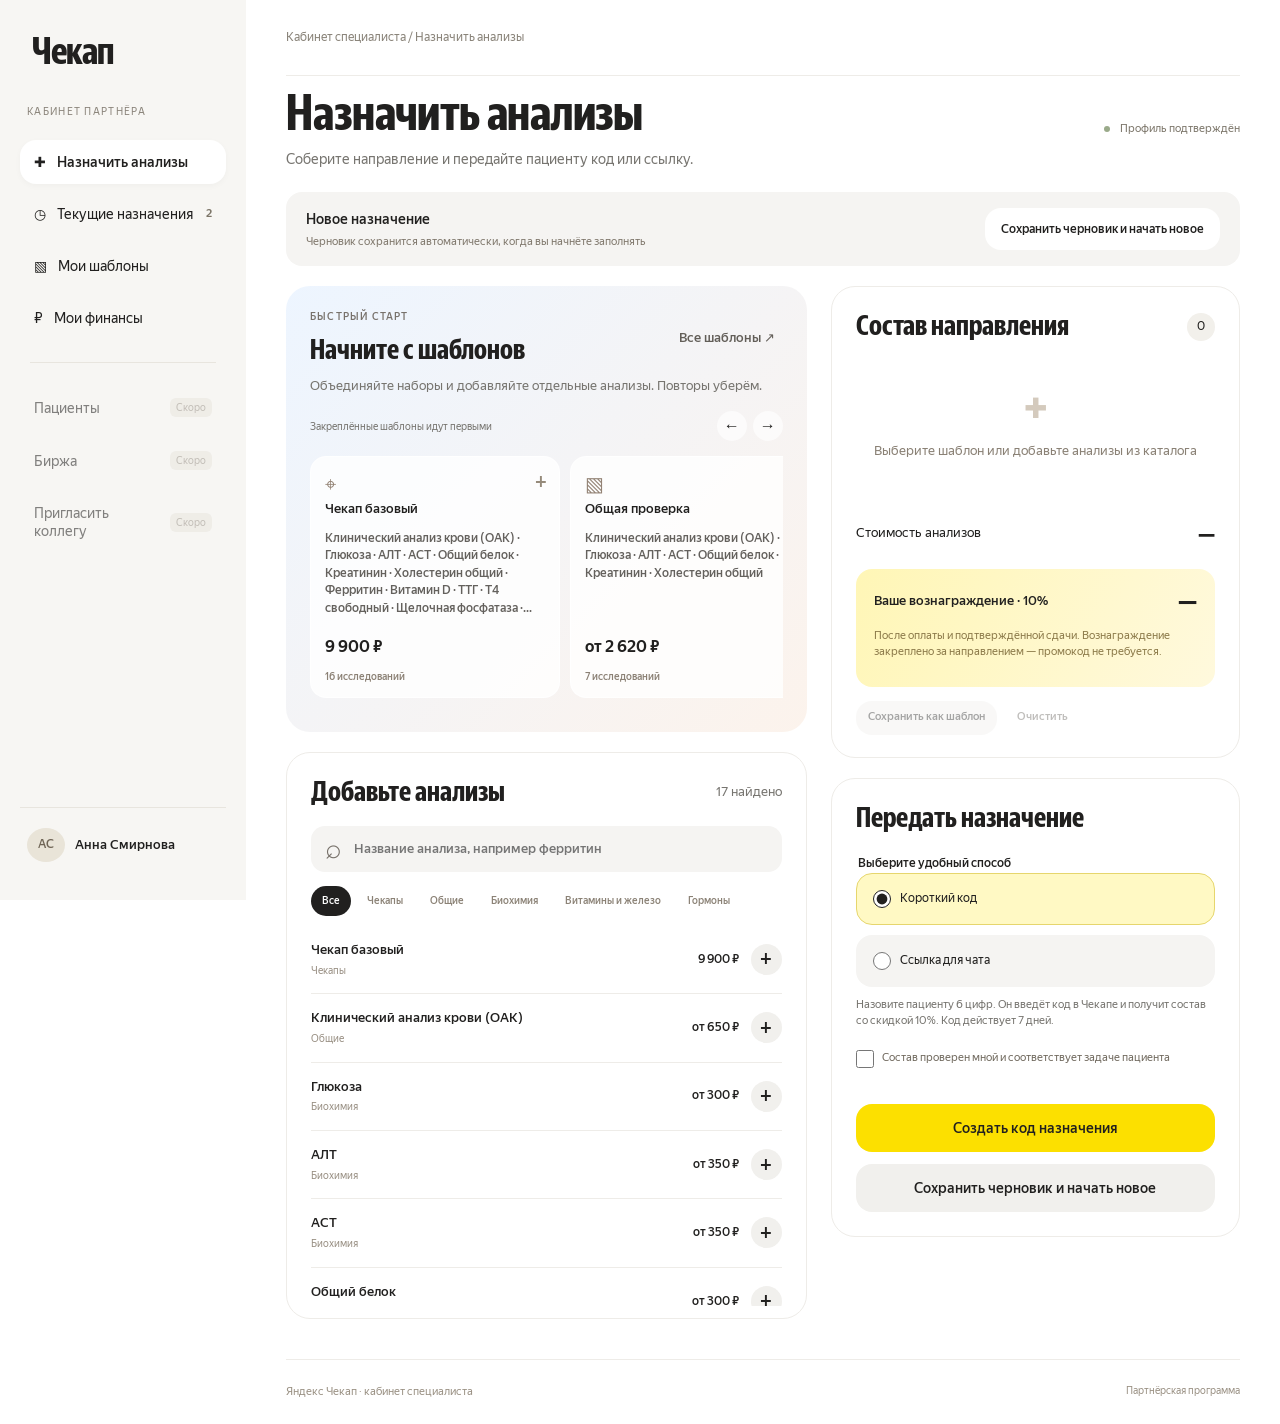
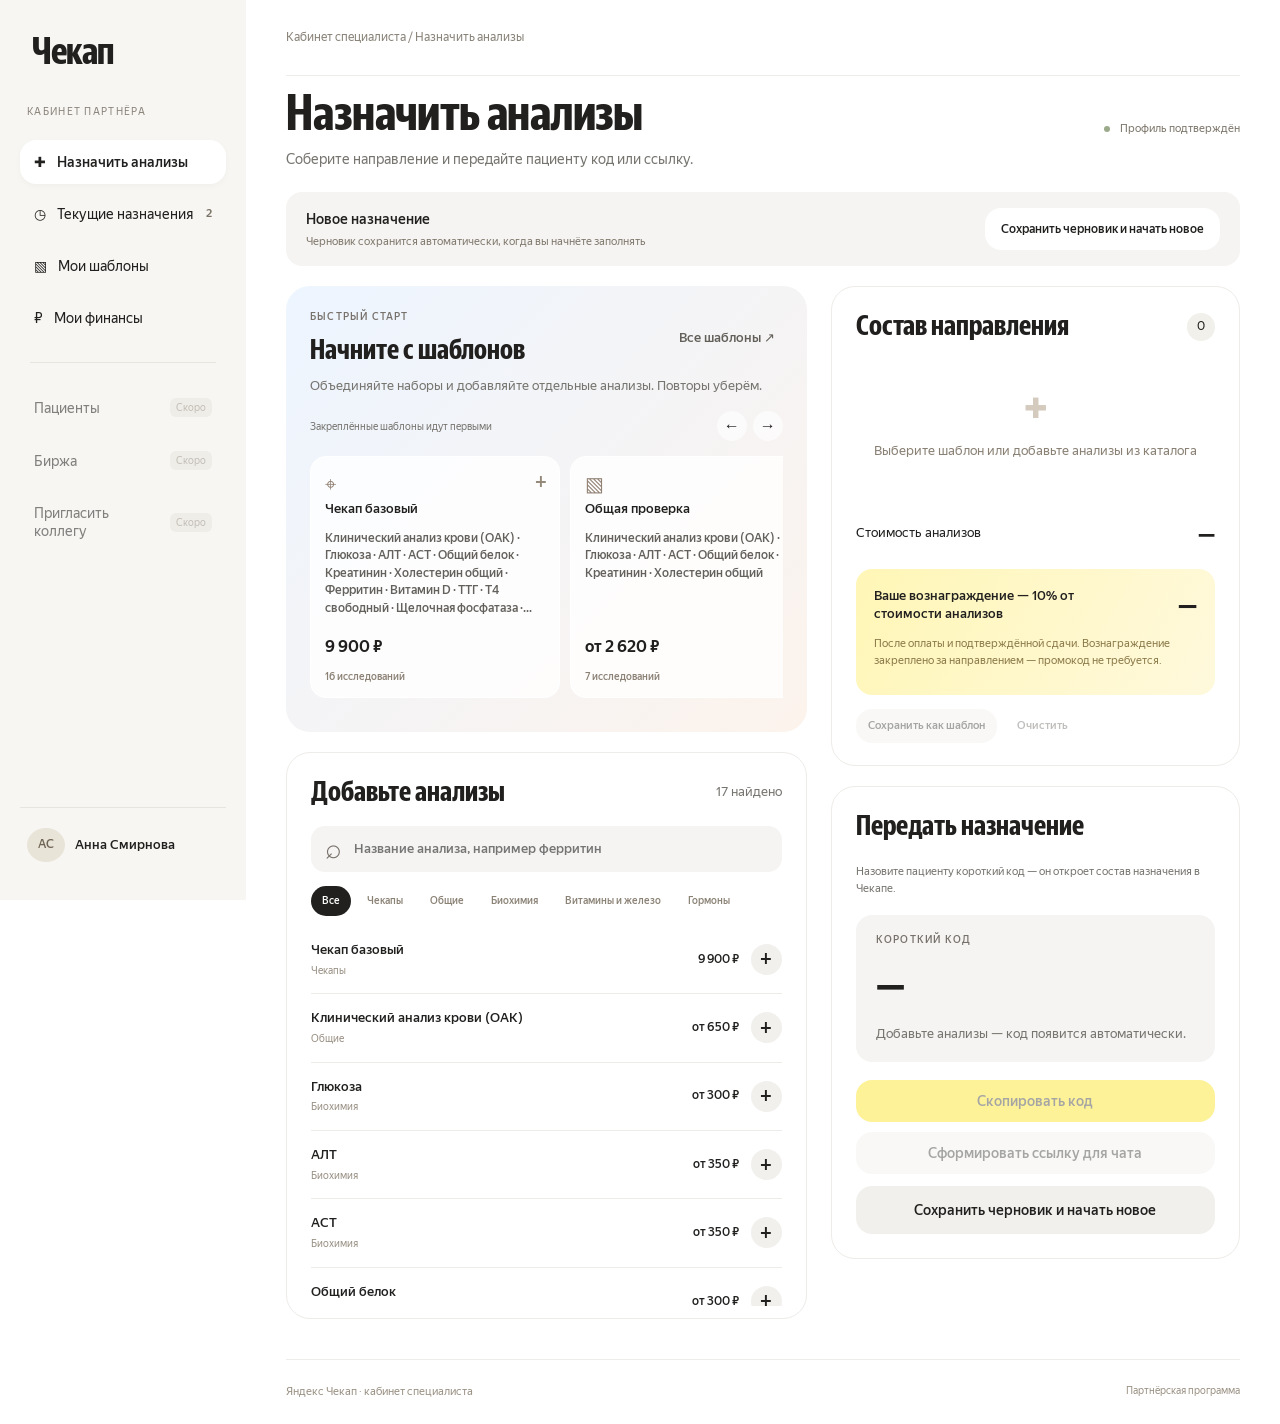
